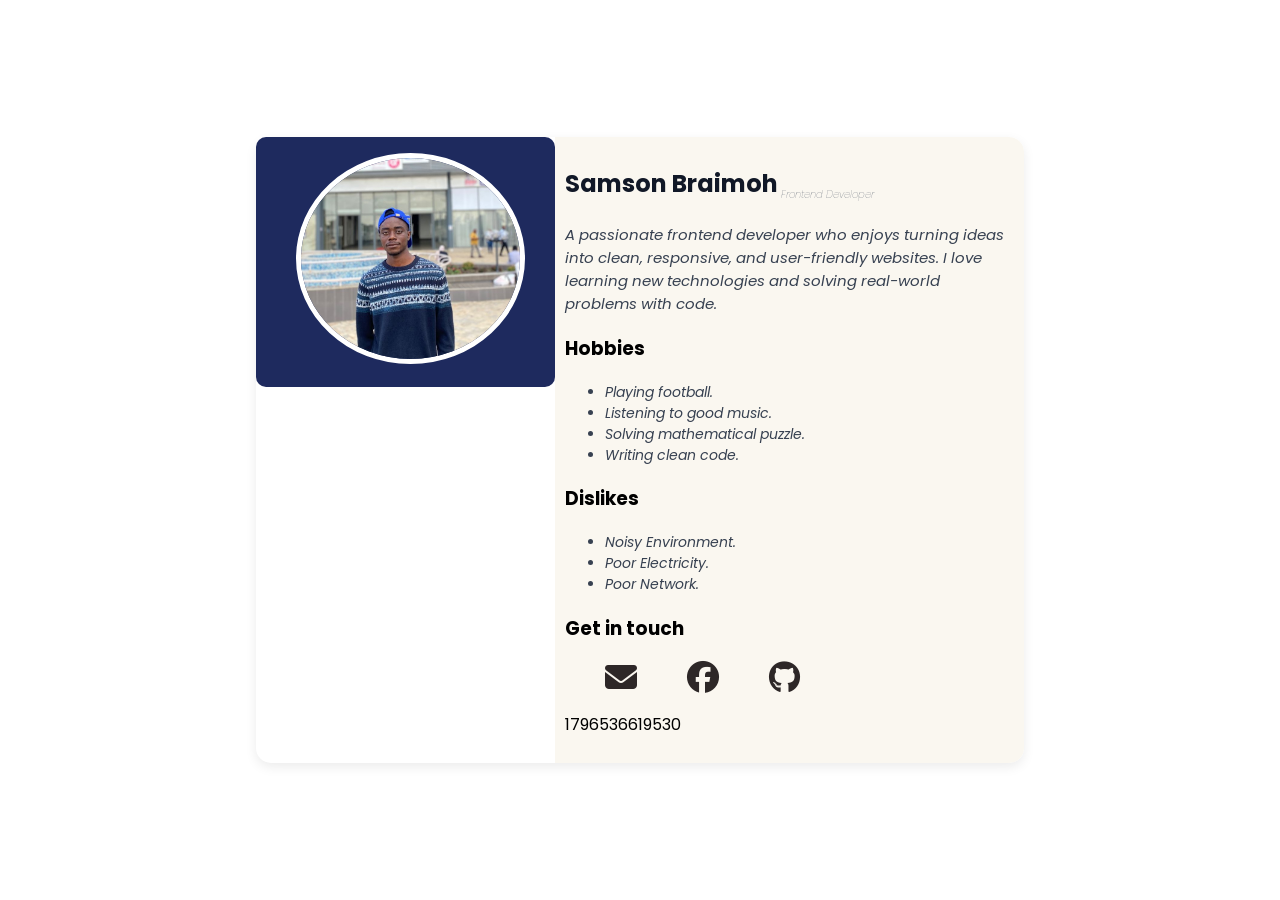
==== index.html @ e70503d0 "HNG task 0 ready to be deployed" ====
<!DOCTYPE html>
<html lang="en">
<head>
    <meta charset="UTF-8">
    <meta name="viewport" content="width=device-width, initial-scale=1.0">
    <link rel="stylesheet" href="style.css">
    <link href="https://fonts.googleapis.com/css2?family=Poppins&display=swap" rel="stylesheet">
    <link rel="stylesheet" href="https://cdnjs.cloudflare.com/ajax/libs/font-awesome/6.4.0/css/all.min.css">
    <title>Stage 0 Task</title>
</head>
<body>
    <article class="root-container" data-testid="test-profile-card">
        <main class="content">
            <h2 data-testid="test-user-name">Samson Braimoh<sub class="role"> Frontend Developer</sub></h2>
            <p data-testid="test-user-bio"><em>A passionate frontend developer who enjoys turning ideas into clean, responsive, and user-friendly websites. I love learning new technologies and solving real-world problems with code.</em></p>
            <section>
                <h3>Hobbies</h3>
                <ul data-testid="test-user-hobbies" class="list">
                    <li>Playing football.</li>
                    <li>Listening to good music.</li>
                    <li>Solving mathematical puzzle.</li>
                    <li>Writing clean code.</li>
                </ul>
                <h3>Dislikes</h3>
                <ul data-testid="test-user-dislikes" class="list">
                    <li>Noisy Environment.</li>
                    <li>Poor Electricity.</li>
                    <li>Poor Network.</li>
                </ul>
            </section>
            <nav>
                <h3>Get in touch</h3>
                <ul data-testid="test-user-social-links">
                    <li><a href="https://samsonbraimoh32@gmail.com/" target="_blank"><i class="fa-solid fa-envelope fa-2x"></i></a></li>
                    <li><a href="https://web.facebook.com/" target="_blank"><i class="fa-brands fa-facebook fa-2x"></i></a></li>
                    <li><a href="https://github.com/" target="_blank"><i class="fa-brands fa-github fa-2x"></i></a></li>
                </ul>
            </nav>
            <p data-testid="test-user-time" id="currentTime">time</p>
        </main>
        <aside class="avatar">
            <figure>
                <img src="./avatarr.jpg" alt="" data-testid="test-user-avatar">
            </figure>
        </aside>
    </article>
    <script src="app.js"></script>
</body>
</html>
---- style.css ----
html, body{
    height: 100%;
    margin: 0;
    padding: 0;
}
body{
    display: flex;
    justify-content: center;
    align-items: center;
    font-family: 'Poppins', sans-serif;
}
.root-container{
    width: 60%;
    /* height: 90%; */
    border-radius: 15px;
    display: flex;
    flex-direction: row-reverse;
    box-shadow: 0 4px 12px rgba(0,0,0,0.08);
}
.content{
    width: 60%;
    background-color: #FAF7F0;
    padding: 10px;
    border-radius: 0 15px 15px 0;
}
.avatar{
    width: 40%;
    height: 100%;
    background-color: #1E2A5E;
    border-radius: 10px;
}
img{
    height: 50%;
    width: 100%;
    border-radius: 50%;
    border: 5px solid white;
}
p[data-testid="test-user-bio"]{
    font-size: 15px;
    color: #374151;
}
ul[data-testid="test-user-social-links"]{
    display: flex;
    list-style: none;
    gap: 50px;
}
.fa-brands{
    color: #2d2727;
}
.fa-solid{
    color: #2d2727;
}
.list{
    font-style: italic;
    font-size: 14px;
    color: #374151;
}
.role{
    font-size: 10px;
    font-style: italic;
    font-weight: 100;
    color: #4B5563;
}
h2[data-testid="test-user-name"]{
    color: #111827;
}


@media (max-width: 600px) {
    .root-container{
        flex-direction: column-reverse;
    }
    .content{
        height: 70%;
        width: 100%;
        border-radius: 0 0 15px 15px;
    }
    .avatar{
        height: 30%;
        width: 100%;
        padding: 10px;
        border-radius: 15px 15px 0 0;
    }
    h2[data-testid="test-user-name"]{
        font-size: 15px;
    }
    p[data-testid="test-user-bio"]{
        font-size: 10px;
    }
    .list{
        font-size: 10px;
    }
    .role{
        font-size: 7px;
    }
    h3{
        font-size: 13px;
    }
    ul[data-testid="test-user-social-links"]{
        padding: 0;
        justify-self: center;
    }
}
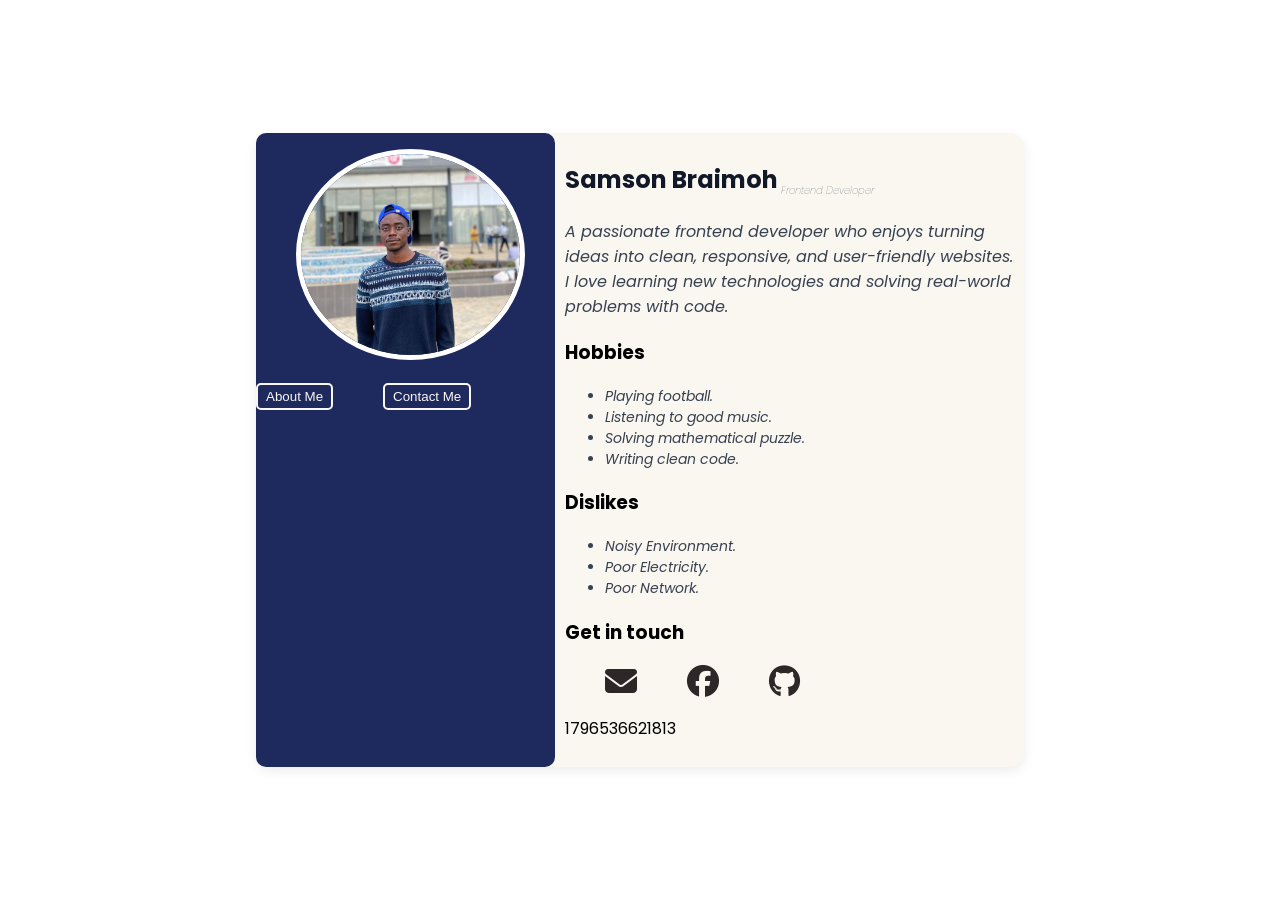
==== commit 4d583a40: "built an about page" ====
--- a/index.html
+++ b/index.html
@@ -8,7 +8,7 @@
     <link rel="stylesheet" href="https://cdnjs.cloudflare.com/ajax/libs/font-awesome/6.4.0/css/all.min.css">
     <title>Stage 0 Task</title>
 </head>
-<body>
+<body style="height: 100vh;">
     <article class="root-container" data-testid="test-profile-card">
         <main class="content">
             <h2 data-testid="test-user-name">Samson Braimoh<sub class="role"> Frontend Developer</sub></h2>
@@ -32,17 +32,21 @@
                 <h3>Get in touch</h3>
                 <ul data-testid="test-user-social-links">
                     <li><a href="https://samsonbraimoh32@gmail.com/" target="_blank"><i class="fa-solid fa-envelope fa-2x"></i></a></li>
-                    <li><a href="https://web.facebook.com/" target="_blank"><i class="fa-brands fa-facebook fa-2x"></i></a></li>
-                    <li><a href="https://github.com/" target="_blank"><i class="fa-brands fa-github fa-2x"></i></a></li>
+                    <li><a href="https://web.facebook.com/?_rdc=1&_rdr#/" target="_blank"><i class="fa-brands fa-facebook fa-2x"></i></a></li>
+                    <li><a href="https://github.com/SamsonBraimoh/" target="_blank"><i class="fa-brands fa-github fa-2x"></i></a></li>
                 </ul>
             </nav>
             <p data-testid="test-user-time" id="currentTime">time</p>
         </main>
         <aside class="avatar">
-            <figure>
-                <img src="./avatarr.jpg" alt="" data-testid="test-user-avatar">
-            </figure>
-        </aside>
+                <figure>
+                    <img src="./avatarr.jpg" alt="" data-testid="test-user-avatar">
+                </figure>
+                <nav class="nav">
+                    <a href=""><button class="cardBtn">About Me</button></a>
+                    <a href=""><button class="cardBtn">Contact Me</button></a>
+                </nav>
+        </aside> 
     </article>
     <script src="app.js"></script>
 </body>
--- a/style.css
+++ b/style.css
@@ -1,5 +1,5 @@
+  
 html, body{
-    height: 100%;
     margin: 0;
     padding: 0;
 }
@@ -16,6 +16,7 @@
     display: flex;
     flex-direction: row-reverse;
     box-shadow: 0 4px 12px rgba(0,0,0,0.08);
+    background-color: #FAF7F0;
 }
 .content{
     width: 60%;
@@ -25,7 +26,7 @@
 }
 .avatar{
     width: 40%;
-    height: 100%;
+    /* height: 100%; */
     background-color: #1E2A5E;
     border-radius: 10px;
 }
@@ -36,7 +37,6 @@
     border: 5px solid white;
 }
 p[data-testid="test-user-bio"]{
-    font-size: 15px;
     color: #374151;
 }
 ul[data-testid="test-user-social-links"]{
@@ -47,8 +47,17 @@
 .fa-brands{
     color: #2d2727;
 }
+.fa-brands:hover{
+    color: #756969;
+}
 .fa-solid{
     color: #2d2727;
+}
+.fa-solid:hover{
+    color: #756969;
+}
+a:focus{
+    outline: #4B5563;
 }
 .list{
     font-style: italic;
@@ -64,7 +73,54 @@
 h2[data-testid="test-user-name"]{
     color: #111827;
 }
+.nav{
+    display: flex;
+    justify-self: center;
+    gap: 50px;
+}
+.cardBtn{
+    background-color:  #1E2A5E;
+    border: 2px solid  #FAF7F0;
+    color:  #FAF7F0;
+    border-radius: 5px;
+    padding: 0.25rem 0.5rem;
+    cursor: pointer;
+}
 
+
+/*about styling*/
+
+.aboutAvatar{
+    width: 30%;
+}
+.aboutContent{
+    width: 70%;
+}
+.aboutContainer{
+    display: flex;
+    background-color: #FAF7F0;
+    height: 100%;
+    padding: 20px;
+}
+.aboutBtn{
+    background-color:  #FAF7F0;
+    border: 2px solid #1E3A8A;
+    border-radius: 5px;
+    width: 100px;
+    height: 30px;
+    cursor: pointer;
+}
+
+/* styling for contact page */
+
+.contactForm{
+    display: flex;
+    flex-direction: column;
+}
+.contactMain{
+    border: 1px solid black;
+    height: 80%;
+}
 
 @media (max-width: 600px) {
     .root-container{
@@ -84,7 +140,7 @@
     h2[data-testid="test-user-name"]{
         font-size: 15px;
     }
-    p[data-testid="test-user-bio"]{
+    p{
         font-size: 10px;
     }
     .list{
@@ -100,4 +156,26 @@
         padding: 0;
         justify-self: center;
     }
-}+
+    /* about responsive styling */
+    .aboutContainer{
+        flex-direction: column;
+    } 
+    .aboutAvatar{
+        height: 30%;
+        width: 100%;
+    }
+    .aboutContent{
+        height: 70%;
+        width: 100%;
+    }
+    .list{
+        font-size: 10px;
+    }
+}
+@media (min-width: 600px) and (max-width: 950px) {
+    .nav{
+        flex-direction: column;
+        gap: 20px;
+    }
+  }
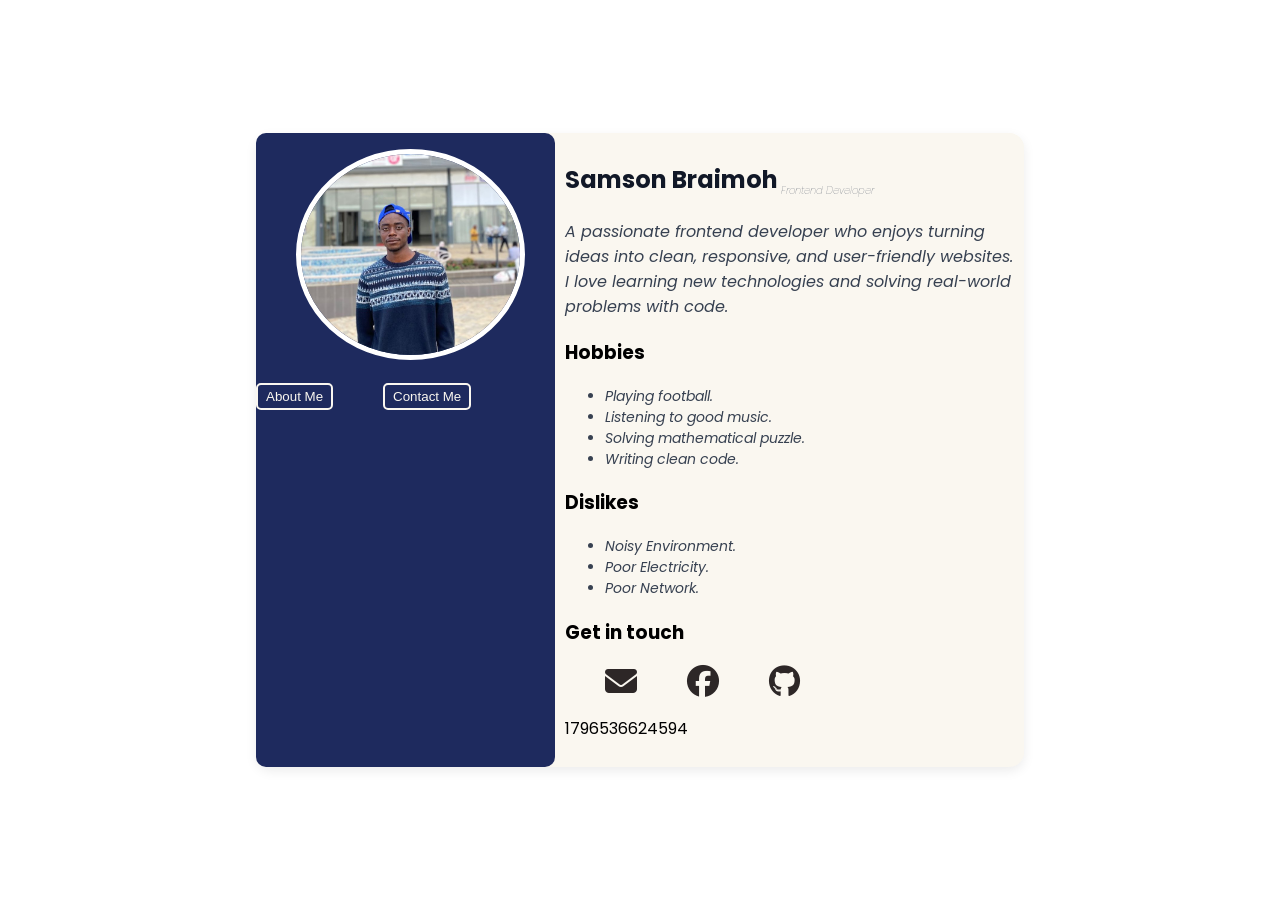
==== commit 2ac74f74: "all done and ready to be deployed" ====
--- a/index.html
+++ b/index.html
@@ -43,8 +43,8 @@
                     <img src="./avatarr.jpg" alt="" data-testid="test-user-avatar">
                 </figure>
                 <nav class="nav">
-                    <a href=""><button class="cardBtn">About Me</button></a>
-                    <a href=""><button class="cardBtn">Contact Me</button></a>
+                    <a href="./about.html"><button class="cardBtn">About Me</button></a>
+                    <a href="./contact.html"><button class="cardBtn">Contact Me</button></a>
                 </nav>
         </aside> 
     </article>
--- a/style.css
+++ b/style.css
@@ -116,11 +116,60 @@
 .contactForm{
     display: flex;
     flex-direction: column;
+    gap: 10px;
 }
 .contactMain{
-    border: 1px solid black;
-    height: 80%;
-}
+    background-color: #FAF7F0;
+    /* height: 80%;git  */
+    width: 40%;
+    padding: 0 20px 0 20px;
+    border-radius: 10px;
+    box-shadow: 0 1px 4px rgba(0, 0, 0, 0.1);
+}
+.contactHeading{
+    justify-content: center;
+    display: flex;
+}
+input::placeholder {
+    font-style: italic;
+  }
+input{
+    outline: none;
+    height: 20px;
+    padding: 10px;
+    border-radius: 5px;
+    border: 1px solid #ccc;   
+}  
+.formSubmitButton{
+    height: 40px;
+    background-color: #1E2A5E;
+    color: white;
+    border-radius: 10px;
+    cursor: pointer;
+}
+.formSubmitButton:hover{
+    background-color: #3c4778;
+    box-shadow: 0 4px 8px rgba(0, 0, 0, 0.15);
+}
+textarea{
+    height: 100px;
+    outline: none;
+    border-radius: 5px;
+    border: 1px solid #ccc;
+}
+
+input:focus, textarea:focus {
+    outline: none;
+    border: 1.5px solid #162a5d;
+    box-shadow: 0 0 5px rgba(22, 42, 93, 0.2);
+}
+.contactnav{
+    display: flex;
+    margin-top: 10px;
+    gap: 50px;
+}
+
+        /* RESPONSIVENESS */
 
 @media (max-width: 600px) {
     .root-container{
@@ -172,7 +221,16 @@
     .list{
         font-size: 10px;
     }
-}
+  
+  
+    /* contact responsive styling */
+    .contactMain{
+        width: 80%;
+    }
+
+}
+
+
 @media (min-width: 600px) and (max-width: 950px) {
     .nav{
         flex-direction: column;
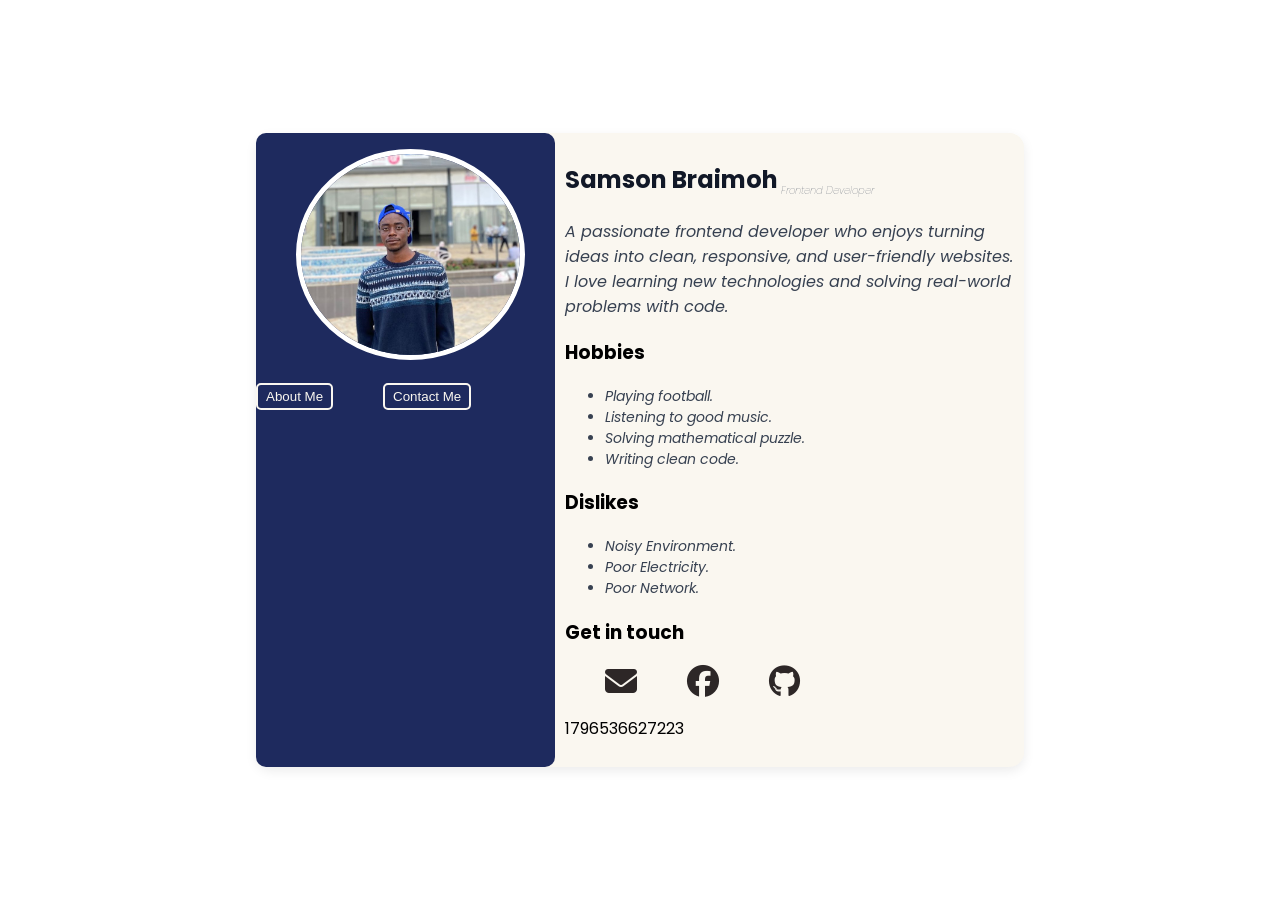
==== commit 52f91bc9: "made correction" ====
--- a/index.html
+++ b/index.html
@@ -48,6 +48,6 @@
                 </nav>
         </aside> 
     </article>
-    <script src="app.js"></script>
+    <script src="card.js"></script>
 </body>
 </html>
--- a/style.css
+++ b/style.css
@@ -174,6 +174,7 @@
 @media (max-width: 600px) {
     .root-container{
         flex-direction: column-reverse;
+        width: 90%;
     }
     .content{
         height: 70%;
